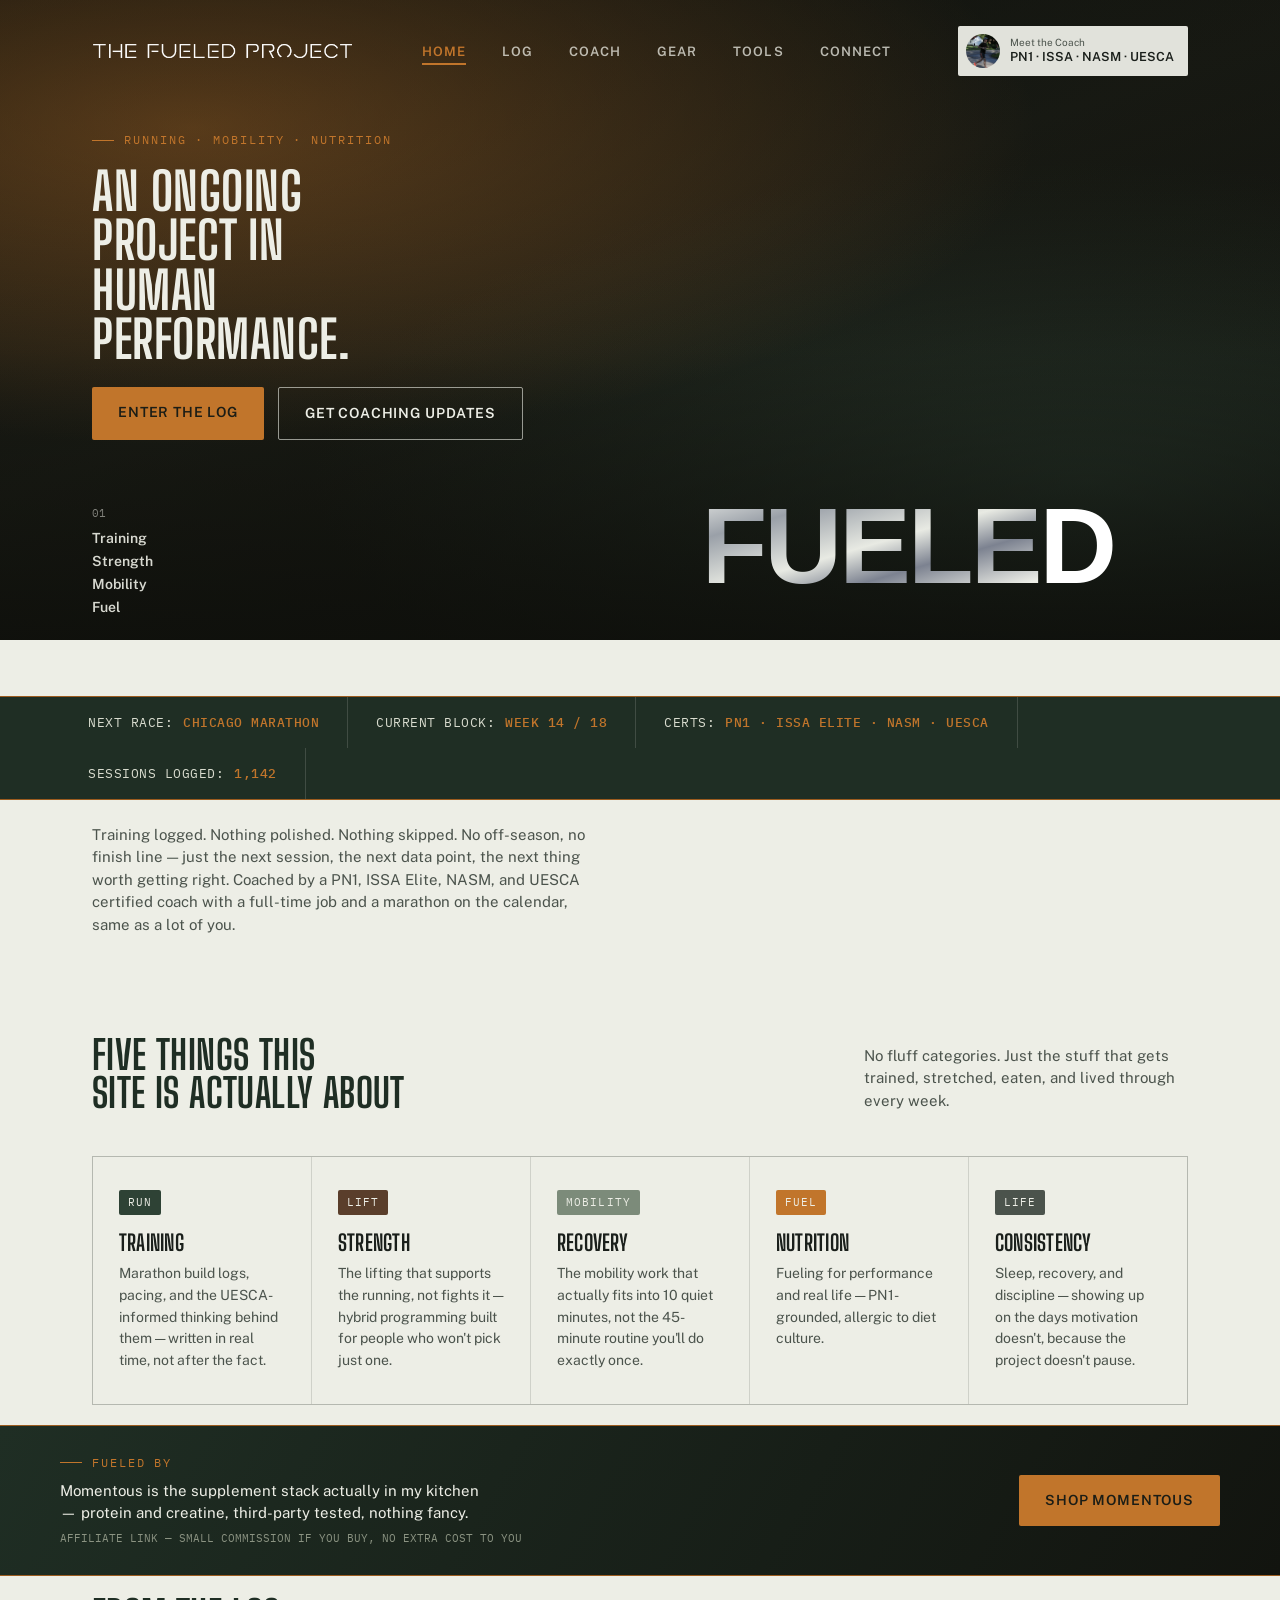
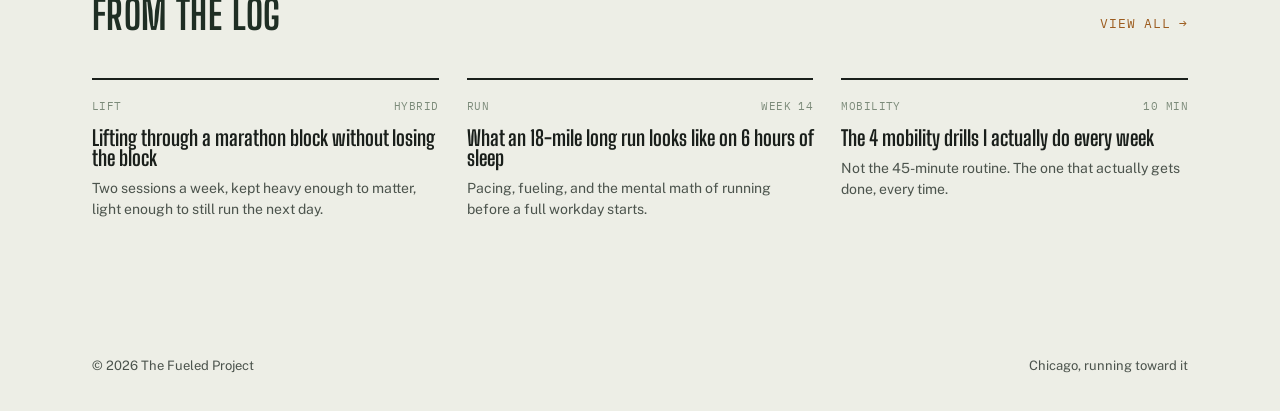
==== index.html @ d05933a7 "Add files via upload" ====
<!DOCTYPE html>
<html lang="en">
<head>
<meta charset="UTF-8">
<meta name="viewport" content="width=device-width, initial-scale=1.0">
<title>The Fueled Project — An Ongoing Project in Human Performance</title>
<meta name="description" content="Training, mobility, and nutrition coaching from a PN1, ISSA Elite, NASM, and UESCA certified coach, training for the Chicago Marathon around a full-time job. Logged, not polished.">
<link rel="canonical" href="https://thefueledproject.com/">

<!-- Open Graph -->
<meta property="og:title" content="The Fueled Project — An Ongoing Project in Human Performance">
<meta property="og:description" content="Training, mobility, and nutrition coaching from a PN1, ISSA Elite, NASM, and UESCA certified coach, training for the Chicago Marathon around a full-time job. Logged, not polished.">
<meta property="og:type" content="website">
<meta property="og:url" content="https://thefueledproject.com/">
<meta property="og:image" content="https://thefueledproject.com/og-image.jpg">
<meta property="og:site_name" content="The Fueled Project">

<!-- Twitter -->
<meta name="twitter:card" content="summary_large_image">
<meta name="twitter:title" content="The Fueled Project — An Ongoing Project in Human Performance">
<meta name="twitter:description" content="Training, mobility, and nutrition coaching from a PN1, ISSA Elite, NASM, and UESCA certified coach, training for the Chicago Marathon around a full-time job. Logged, not polished.">
<meta name="twitter:image" content="https://thefueledproject.com/og-image.jpg">

<!-- Favicon -->
<link rel="icon" type="image/x-icon" href="favicon.ico">
<link rel="icon" type="image/png" sizes="32x32" href="favicon-32.png">
<link rel="icon" type="image/png" sizes="16x16" href="favicon-16.png">
<link rel="apple-touch-icon" href="favicon-180.png">
<link rel="preconnect" href="https://fonts.googleapis.com">
<link href="https://fonts.googleapis.com/css2?family=Big+Shoulders+Display:wght@500;600;700;800&family=Public+Sans:wght@400;500;600&family=IBM+Plex+Mono:wght@400;500&display=swap" rel="stylesheet">
<link rel="stylesheet" href="style.css">
</head>
<body>

<section class="hero-fuel">
  <div class="hero-fuel-top">
    <a href="index.html" class="logo"><img src="logo.png" alt="The Fueled Project" class="logo-img"></a>
    <ul class="nav-links">
      <li><a href="index.html" class="active">Home</a></li>
      <li><a href="log.html">Log</a></li>
      <li><a href="about.html">Coach</a></li>
      <li><a href="gear.html">Gear</a></li>
      <li><a href="tools.html">Tools</a></li>
      <li><a href="contact.html">Connect</a></li>
    </ul>
    <div class="coach-card">
      <div class="dot filled"></div>
      <div>
        <div class="label">Meet the Coach</div>
        <div class="name">PN1 &middot; ISSA &middot; NASM &middot; UESCA</div>
      </div>
    </div>
  </div>

  <div class="hero-fuel-mid">
    <div class="eyebrow">RUNNING &middot; MOBILITY &middot; NUTRITION</div>
    <h1>An ongoing project in human performance.</h1>
    <div class="hero-fuel-ctas">
      <a href="log.html" class="btn btn-primary">Enter the Log</a>
      <a href="contact.html" class="btn btn-secondary">Get Coaching Updates</a>
    </div>
  </div>

  <div class="hero-fuel-bottom">
    <div class="hero-tags">
      <div class="idx">01</div>
      <span class="tag-line">Training</span>
      <span class="tag-line">Strength</span>
      <span class="tag-line">Mobility</span>
      <span class="tag-line">Fuel</span>
    </div>
    <img src="wordmark.svg" alt="FUELED" class="hero-wordmark">
  </div>
</section>

<div class="gauge">
  <div class="wrap gauge-inner">
    <div class="gauge-item">NEXT RACE: <b>CHICAGO MARATHON</b></div>
    <div class="gauge-item">CURRENT BLOCK: <b>WEEK 14 / 18</b></div>
    <div class="gauge-item">CERTS: <b>PN1 &middot; ISSA ELITE &middot; NASM &middot; UESCA</b></div>
    <div class="gauge-item">SESSIONS LOGGED: <b>1,142</b></div>
  </div>
</div>

<div class="wrap" style="margin-top:24px;">
  <p style="max-width:56ch;font-size:15px;color:var(--ink-soft);">Training logged. Nothing polished. Nothing skipped. No off-season, no finish line &mdash; just the next session, the next data point, the next thing worth getting right. Coached by a PN1, ISSA Elite, NASM, and UESCA certified coach with a full-time job and a marathon on the calendar, same as a lot of you.</p>
</div>

<section class="pillars reveal" id="pillars">
  <div class="section-head">
    <h2>Five things this<br>site is actually about</h2>
    <p>No fluff categories. Just the stuff that gets trained, stretched, eaten, and lived through every week.</p>
  </div>
  <div class="pillar-grid">
    <div class="pillar-card">
      <span class="pillar-tag tag-run">RUN</span>
      <h3>Training</h3>
      <p>Marathon build logs, pacing, and the UESCA-informed thinking behind them &mdash; written in real time, not after the fact.</p>
    </div>
    <div class="pillar-card">
      <span class="pillar-tag tag-lift">LIFT</span>
      <h3>Strength</h3>
      <p>The lifting that supports the running, not fights it &mdash; hybrid programming built for people who won't pick just one.</p>
    </div>
    <div class="pillar-card">
      <span class="pillar-tag tag-mobility">MOBILITY</span>
      <h3>Recovery</h3>
      <p>The mobility work that actually fits into 10 quiet minutes, not the 45-minute routine you'll do exactly once.</p>
    </div>
    <div class="pillar-card">
      <span class="pillar-tag tag-fuel">FUEL</span>
      <h3>Nutrition</h3>
      <p>Fueling for performance and real life &mdash; PN1-grounded, allergic to diet culture.</p>
    </div>
    <div class="pillar-card">
      <span class="pillar-tag tag-life">LIFE</span>
      <h3>Consistency</h3>
      <p>Sleep, recovery, and discipline &mdash; showing up on the days motivation doesn't, because the project doesn't pause.</p>
    </div>
  </div>
</section>

<div class="affiliate-banner reveal">
  <div class="affiliate-banner-inner">
    <div class="affiliate-copy">
      <div class="eyebrow">FUELED BY</div>
      <p>Momentous is the supplement stack actually in my kitchen &mdash; protein and creatine, third-party tested, nothing fancy.</p>
      <span class="affiliate-disclosure">AFFILIATE LINK &mdash; SMALL COMMISSION IF YOU BUY, NO EXTRA COST TO YOU</span>
    </div>
    <a href="https://crrnt.app/MOME/JakeKrueger" target="_blank" rel="noopener sponsored" class="btn btn-primary" style="background:var(--ember);color:#1B1D16;flex-shrink:0;">Shop Momentous</a>
  </div>
</div>

<section class="posts reveal">
  <div class="section-head">
    <h2>From the log</h2>
    <a href="log.html" class="mono" style="font-size:13px;letter-spacing:0.06em;color:var(--ember-deep);">VIEW ALL &rarr;</a>
  </div>
  <div class="post-grid" id="latest-posts">
    <div class="empty-state">Loading&hellip;</div>
  </div>
</section>

<footer>
  <span>&copy; 2026 The Fueled Project</span>
  <span>Chicago, running toward it</span>
</footer>

<script src="posts.js"></script>
<script>renderLatest('latest-posts', 3);</script>
<script src="reveal.js"></script>
</body>
</html>
---- style.css ----
:root{
  --paper: #EDEEE6;
  --paper-dim: #E1E3D7;
  --ink: #1A1F1B;
  --ink-soft: #4B534C;
  --ember: #C1752B;
  --ember-deep: #9C5C1F;
  --forest: #2E4235;
  --forest-deep: #1F2E24;
  --moss: #7C8B7A;
  --line: rgba(26,31,27,0.14);
  --radius: 2px;
}

*{margin:0;padding:0;box-sizing:border-box;}
html{scroll-behavior:smooth;}
body{
  background:var(--paper);
  color:var(--ink);
  font-family:'Public Sans', sans-serif;
  line-height:1.5;
  -webkit-font-smoothing:antialiased;
}
.wrap{max-width:1160px;margin:0 auto;padding:0 32px;}
h1,h2,h3{
  font-family:'Big Shoulders Display', sans-serif;
  text-transform:uppercase;
  letter-spacing:0.01em;
  line-height:0.95;
  font-weight:700;
}
a{color:inherit;text-decoration:none;}
.mono{font-family:'IBM Plex Mono', monospace;}

/* reveal-on-scroll (kept, subtle, independent of color/type choices) */
.reveal{opacity:0;transform:translateY(28px);transition:opacity 1s cubic-bezier(.16,.8,.24,1), transform 1s cubic-bezier(.16,.8,.24,1);}
.reveal.is-visible{opacity:1;transform:translateY(0);}
@media (prefers-reduced-motion: reduce){
  .reveal{opacity:1;transform:none;transition:none;}
}

/* ---------- NAV ---------- */
nav{
  display:flex;align-items:center;justify-content:space-between;
  padding:26px 32px;
  max-width:1160px;margin:0 auto;
}
.logo{
  font-family:'Big Shoulders Display', sans-serif;
  font-weight:800;font-size:22px;letter-spacing:0.02em;text-transform:uppercase;
}
.logo{color:inherit;}
.logo-img{height:20px;width:auto;display:block;}
.nav-links{display:flex;gap:36px;list-style:none;}
.nav-links a{
  font-size:13px;text-transform:uppercase;letter-spacing:0.08em;font-weight:600;
  color:var(--ink-soft);transition:color .2s ease;padding-bottom:4px;
  border-bottom:2px solid transparent;
}
.nav-links a:hover, .nav-links a.active{color:var(--ember-deep);}
.nav-links a.active{border-bottom-color:var(--ember-deep);}
.nav-links a:focus-visible{outline:2px solid var(--ember);outline-offset:4px;}

/* ---------- FULL-BLEED PHOTO HERO (home) ---------- */
.hero-fuel{
  position:relative;
  min-height:640px;
  margin-top:0;
  overflow:hidden;
  background:
    radial-gradient(120% 90% at 15% 20%, rgba(193,117,43,0.55) 0%, transparent 55%),
    radial-gradient(110% 90% at 85% 75%, rgba(46,66,53,0.65) 0%, transparent 55%),
    linear-gradient(160deg, #12140F 0%, #1B1D16 45%, #0E0F0B 100%);
  display:flex;flex-direction:column;justify-content:space-between;
  color:var(--paper);
}
.hero-fuel::after{
  content:'';position:absolute;inset:0;
  background:linear-gradient(0deg, rgba(14,15,11,0.85) 0%, rgba(14,15,11,0.15) 45%, rgba(14,15,11,0.35) 100%);
  pointer-events:none;
}
.hero-fuel-photo-note{
  position:absolute;top:16px;right:16px;
  font-family:'IBM Plex Mono', monospace;font-size:10px;letter-spacing:0.08em;
  color:rgba(237,238,230,0.35);z-index:2;
}
.hero-fuel-top{
  position:relative;z-index:2;
  display:flex;align-items:center;justify-content:space-between;
  padding:26px 32px;max-width:1160px;margin:0 auto;width:100%;
}
.hero-fuel .logo, .page-hero-fuel .logo{color:var(--paper);}
.hero-fuel .nav-links a, .page-hero-fuel .nav-links a{color:rgba(237,238,230,0.75);}
.hero-fuel .nav-links a:hover, .hero-fuel .nav-links a.active,
.page-hero-fuel .nav-links a:hover, .page-hero-fuel .nav-links a.active{color:var(--ember);}
.hero-fuel .nav-links a.active, .page-hero-fuel .nav-links a.active{border-bottom-color:var(--ember);}
.coach-card{
  display:flex;align-items:center;gap:10px;
  background:rgba(237,238,230,0.95);color:var(--ink);
  border-radius:var(--radius);padding:8px 14px 8px 8px;
}
.coach-card .dot{
  width:34px;height:34px;border-radius:50%;
  background:linear-gradient(155deg, var(--forest) 0%, var(--forest-deep) 100%);
  flex-shrink:0;
}
.coach-card .dot.filled{
  background-image:url('coach-photo.jpg');background-size:cover;background-position:center 15%;
}
.coach-card .label{font-size:10px;color:var(--ink-soft);line-height:1.3;}
.coach-card .name{font-size:12.5px;font-weight:600;line-height:1.3;}

.hero-fuel-mid{
  position:relative;z-index:2;
  max-width:1160px;margin:0 auto;padding:20px 32px;width:100%;
}
.hero-fuel-mid .eyebrow{color:var(--ember);}
.hero-fuel-mid .eyebrow::before{background:var(--ember);}
.hero-fuel-mid h1{
  color:var(--paper);font-size:clamp(30px,4.4vw,52px);max-width:13ch;
}
.hero-fuel-ctas{margin-top:22px;display:flex;gap:14px;flex-wrap:wrap;}
.hero-fuel .btn-primary{background:var(--ember);color:#1B1D16;}
.hero-fuel .btn-primary:hover{background:#D98A3E;}
.hero-fuel .btn-secondary{border-color:rgba(237,238,230,0.6);color:var(--paper);}
.hero-fuel .btn-secondary:hover{background:var(--paper);color:var(--ink);}

.hero-fuel-bottom{
  position:relative;z-index:2;
  max-width:1160px;margin:0 auto;padding:0 32px 22px;width:100%;
  display:flex;align-items:flex-end;justify-content:space-between;gap:24px;flex-wrap:wrap;
}
.hero-tags{display:flex;flex-direction:column;gap:2px;}
.hero-tags .idx{
  font-family:'IBM Plex Mono', monospace;font-size:11px;color:rgba(237,238,230,0.5);
  margin-bottom:4px;
}
.hero-tags span.tag-line{
  font-family:'Public Sans';font-weight:600;font-size:14px;color:rgba(237,238,230,0.9);
}
.hero-wordmark{width:min(560px, 60vw);height:auto;flex-shrink:0;}

@media (max-width:880px){
  .hero-fuel{min-height:auto;padding-bottom:24px;}
  .hero-fuel-bottom{flex-direction:column;align-items:flex-start;}
  .hero-wordmark{width:80%;}
  .coach-card{display:none;}
}

/* ---------- SHORT GRADIENT BANNER (interior page headers) ---------- */
.page-hero-fuel{
  position:relative;min-height:280px;overflow:hidden;
  background:
    radial-gradient(120% 90% at 15% 20%, rgba(193,117,43,0.55) 0%, transparent 55%),
    radial-gradient(110% 90% at 85% 75%, rgba(46,66,53,0.65) 0%, transparent 55%),
    linear-gradient(160deg, #12140F 0%, #1B1D16 45%, #0E0F0B 100%);
  display:flex;flex-direction:column;justify-content:space-between;color:var(--paper);
}
.page-hero-fuel::after{
  content:'';position:absolute;inset:0;
  background:linear-gradient(0deg, rgba(14,15,11,0.85) 0%, rgba(14,15,11,0.15) 55%, rgba(14,15,11,0.35) 100%);
  pointer-events:none;
}
.page-hero-fuel-mid{
  position:relative;z-index:2;max-width:1160px;margin:0 auto;padding:26px 32px 32px;width:100%;
}
.page-hero-fuel-mid .eyebrow{color:var(--ember);}
.page-hero-fuel-mid .eyebrow::before{background:var(--ember);}
.page-hero-fuel-mid h1{color:var(--paper);font-size:clamp(32px,5vw,52px);max-width:16ch;}
.page-hero-fuel-mid p.lead{color:rgba(237,238,230,0.75);margin-top:14px;}

/* ---------- PAGE HERO (light variant, unused when gradient banner is present) ---------- */
.page-hero{padding:56px 32px 0;max-width:1160px;margin:0 auto;}
.eyebrow{
  font-family:'IBM Plex Mono', monospace;font-size:12px;letter-spacing:0.16em;
  color:var(--ember-deep);text-transform:uppercase;margin-bottom:18px;
  display:flex;align-items:center;gap:10px;
}
.eyebrow::before{content:'';width:22px;height:1px;background:var(--ember-deep);display:inline-block;}
.page-hero h1{font-size:clamp(38px,6vw,68px);color:var(--forest-deep);max-width:18ch;}
.page-hero p.lead{max-width:56ch;margin-top:20px;font-size:17px;color:var(--ink-soft);}

/* ---------- BUTTONS ---------- */
.btn{
  font-family:'Public Sans', sans-serif;font-weight:600;font-size:14px;
  text-transform:uppercase;letter-spacing:0.06em;padding:15px 26px;
  border-radius:var(--radius);display:inline-block;
  transition:transform .15s ease, background .2s ease;
}
.btn-primary{background:var(--forest-deep);color:var(--paper);}
.btn-primary:hover{background:var(--ember-deep);}
.btn-secondary{border:1.5px solid var(--ink);color:var(--ink);}
.btn-secondary:hover{background:var(--ink);color:var(--paper);}
.btn:focus-visible{outline:2px solid var(--ember);outline-offset:3px;}

/* ---------- GAUGE TICKER ---------- */
.gauge{
  margin-top:56px;background:var(--forest-deep);color:var(--paper);
  overflow:hidden;position:relative;
  border-top:1px solid var(--ember-deep);border-bottom:1px solid var(--ember-deep);
}
.gauge-inner{display:flex;padding:0;flex-wrap:wrap;}
.gauge-item{
  font-family:'IBM Plex Mono', monospace;font-size:12.5px;letter-spacing:0.04em;
  padding:16px 28px;white-space:nowrap;border-right:1px solid rgba(237,238,230,0.16);
  display:flex;align-items:center;gap:10px;color:#D9DCCF;
}
.gauge-item b{color:var(--ember);font-weight:500;}

/* ---------- PILLARS ---------- */
.pillars{padding:100px 32px 20px;max-width:1160px;margin:0 auto;}
.section-head{
  display:flex;justify-content:space-between;align-items:flex-end;
  margin-bottom:44px;flex-wrap:wrap;gap:16px;
}
.section-head h2{font-size:clamp(28px,3.4vw,40px);color:var(--forest-deep);}
.section-head p{max-width:36ch;color:var(--ink-soft);font-size:15px;}
.pillar-grid{
  display:grid;grid-template-columns:repeat(5, 1fr);gap:1px;
  background:var(--line);border:1px solid var(--line);
}
.pillar-card{background:var(--paper);padding:32px 26px;transition:background .25s ease;}
.pillar-card:hover{background:var(--paper-dim);}
.pillar-tag{
  display:inline-block;font-family:'IBM Plex Mono', monospace;font-size:11px;
  letter-spacing:0.1em;padding:4px 9px;border-radius:var(--radius);
  margin-bottom:18px;color:var(--paper);
}
.tag-run{background:var(--forest);}
.tag-lift{background:#5A3E2B;}
.tag-mobility{background:var(--moss);}
.tag-fuel{background:var(--ember);}
.tag-life{background:var(--ink-soft);}
.pillar-card h3{font-size:22px;margin-bottom:10px;color:var(--ink);}
.pillar-card p{font-size:14px;color:var(--ink-soft);line-height:1.55;}

/* ---------- POSTS / LOG ---------- */
.posts{padding:20px 32px 100px;max-width:1160px;margin:0 auto;}
.post-filter{display:flex;gap:10px;margin-bottom:36px;flex-wrap:wrap;}
.filter-chip{
  font-family:'IBM Plex Mono', monospace;font-size:11.5px;letter-spacing:0.04em;
  padding:8px 14px;border:1px solid var(--line);border-radius:var(--radius);
  cursor:pointer;background:transparent;color:var(--ink-soft);
  text-transform:uppercase;transition:all .15s ease;
}
.filter-chip:hover{border-color:var(--ink);color:var(--ink);}
.filter-chip.active{background:var(--forest-deep);border-color:var(--forest-deep);color:var(--paper);}
.post-grid{display:grid;grid-template-columns:repeat(3, 1fr);gap:28px;}
.post-card{border-top:2px solid var(--ink);padding-top:18px;}
.post-meta{
  display:flex;justify-content:space-between;font-family:'IBM Plex Mono', monospace;
  font-size:11px;color:var(--moss);margin-bottom:14px;letter-spacing:0.04em;
}
.post-card h3{font-size:21px;margin-bottom:10px;text-transform:none;letter-spacing:0;font-weight:700;}
.post-card p{font-size:14px;color:var(--ink-soft);}
.empty-state{
  font-family:'IBM Plex Mono', monospace;font-size:13px;color:var(--moss);
  padding:40px 0;
}

/* ---------- ABOUT PAGE ---------- */
.about{
  padding:100px 32px;max-width:1160px;margin:0 auto;
  display:grid;grid-template-columns:1fr 1fr;gap:72px;align-items:center;
}
.about-photo{
  aspect-ratio:4/5;background:linear-gradient(155deg, var(--forest) 0%, var(--forest-deep) 100%);
  border-radius:var(--radius);position:relative;overflow:hidden;
}
.about-photo.filled{
  background-image:url('coach-photo.jpg');background-size:cover;background-position:center 20%;
}
.about-photo.filled::after{content:none;}
.about-photo::after{
  content:'PHOTO';position:absolute;inset:0;display:flex;align-items:center;justify-content:center;
  font-family:'IBM Plex Mono', monospace;font-size:12px;letter-spacing:0.2em;color:rgba(237,238,230,0.35);
}
.about-text h2{font-size:clamp(28px,3.4vw,38px);color:var(--forest-deep);margin-bottom:18px;}
.about-text p{color:var(--ink-soft);font-size:15.5px;margin-bottom:16px;max-width:46ch;}
.badges{display:flex;flex-wrap:wrap;gap:10px;margin-top:24px;}
.badge{
  font-family:'IBM Plex Mono', monospace;font-size:11.5px;letter-spacing:0.04em;
  border:1px solid var(--line);padding:7px 12px;border-radius:var(--radius);color:var(--ink-soft);
}
.timeline{padding:0 32px 100px;max-width:1160px;margin:0 auto;}
.timeline-row{
  display:grid;grid-template-columns:120px 1fr;gap:24px;padding:22px 0;
  border-top:1px solid var(--line);
}
.timeline-row:last-child{border-bottom:1px solid var(--line);}
.timeline-row .yr{font-family:'IBM Plex Mono', monospace;color:var(--ember-deep);font-size:13px;}
.timeline-row h4{font-family:'Public Sans';font-weight:600;font-size:15px;margin-bottom:4px;}
.timeline-row p{font-size:14px;color:var(--ink-soft);}

/* ---------- CONTACT / CTA ---------- */
/* ---------- AFFILIATE / SPONSOR ---------- */
.affiliate-banner{
  background:linear-gradient(120deg, var(--forest-deep) 0%, #12140F 100%);
  border-top:1px solid var(--ember-deep);border-bottom:1px solid var(--ember-deep);
  padding:28px 32px;margin:0;
}
.affiliate-banner-inner{
  max-width:1160px;margin:0 auto;display:flex;align-items:center;justify-content:space-between;
  gap:24px;flex-wrap:wrap;
}
.affiliate-copy .eyebrow{color:var(--ember);margin-bottom:8px;}
.affiliate-copy .eyebrow::before{background:var(--ember);}
.affiliate-copy p{color:var(--paper);font-size:15px;max-width:48ch;}
.affiliate-disclosure{
  font-family:'IBM Plex Mono', monospace;font-size:10.5px;color:#8B9382;
  margin-top:6px;display:block;
}
/* ---------- CALCULATOR ---------- */
.calc-card{
  border:1px solid var(--line);border-radius:var(--radius);padding:36px;
  background:var(--paper);margin-bottom:28px;
}
.calc-card h3{font-size:22px;color:var(--forest-deep);margin-bottom:6px;text-transform:none;letter-spacing:0;}
.calc-sub{font-size:14px;color:var(--ink-soft);margin-bottom:24px;}
.calc-row{display:flex;gap:16px;flex-wrap:wrap;margin-bottom:20px;align-items:flex-end;}
.calc-field{display:flex;flex-direction:column;gap:6px;min-width:100px;flex:1;}
.calc-field.small{max-width:80px;flex:none;}
.calc-label{
  font-family:'IBM Plex Mono', monospace;font-size:10.5px;letter-spacing:0.06em;
  color:var(--moss);text-transform:uppercase;
}
.calc-input, .calc-select{
  background:#fff;border:1px solid var(--line);border-radius:var(--radius);
  padding:11px 12px;font-family:'Public Sans', sans-serif;font-size:14px;color:var(--ink);
}
.calc-input:focus, .calc-select:focus{outline:2px solid var(--ember);outline-offset:1px;}
.calc-sep{font-family:'IBM Plex Mono';color:var(--moss);align-self:center;padding-bottom:10px;}
.calc-result-box{
  background:var(--forest-deep);color:var(--paper);border-radius:var(--radius);
  padding:22px 24px;margin-top:8px;
}
.calc-result-label{font-family:'IBM Plex Mono';font-size:10.5px;letter-spacing:0.06em;color:#A9B3A6;text-transform:uppercase;margin-bottom:6px;}
.calc-result-value{font-family:'Big Shoulders Display';font-size:30px;color:var(--paper);text-transform:uppercase;}
.calc-table{width:100%;border-collapse:collapse;margin-top:8px;}
.calc-table th{
  text-align:left;font-family:'IBM Plex Mono';font-size:10.5px;letter-spacing:0.06em;
  color:var(--moss);text-transform:uppercase;padding:10px 8px;border-bottom:1px solid var(--line);
}
.calc-table td{padding:12px 8px;border-bottom:1px solid var(--line);font-size:15px;}
.calc-table td.dist{font-family:'Big Shoulders Display';font-size:15px;letter-spacing:0.02em;color:var(--forest-deep);}
.calc-table td.time{font-family:'IBM Plex Mono';color:var(--ink);}

.gear-card{
  border:1px solid var(--line);border-radius:var(--radius);padding:36px;
  display:flex;justify-content:space-between;gap:32px;flex-wrap:wrap;align-items:flex-start;
  background:var(--paper);
}
.gear-card h3{font-size:24px;color:var(--forest-deep);margin-bottom:10px;text-transform:none;letter-spacing:0;}
.gear-card p{font-size:14.5px;color:var(--ink-soft);max-width:52ch;margin-bottom:10px;}
.gear-card ul{margin:14px 0 0;padding-left:18px;color:var(--ink-soft);font-size:14px;line-height:1.7;}
.gear-cta{flex-shrink:0;}

.cta{background:var(--forest-deep);color:var(--paper);padding:90px 32px;margin-top:20px;}
.cta-inner{
  max-width:1160px;margin:0 auto;display:grid;grid-template-columns:1.3fr 1fr;gap:48px;align-items:center;
}
.cta h2{font-size:clamp(30px,4vw,46px);color:var(--paper);margin-bottom:16px;}
.cta p{color:#C7CCBE;font-size:15.5px;max-width:44ch;}
.cta-form{display:flex;flex-direction:column;gap:12px;}
.cta-form input, .cta-form textarea{
  background:transparent;border:1px solid rgba(237,238,230,0.35);color:var(--paper);
  padding:14px 16px;font-family:'Public Sans', sans-serif;font-size:14px;border-radius:var(--radius);
  resize:vertical;
}
.cta-form input::placeholder, .cta-form textarea::placeholder{color:#8B9382;}
.cta-form input:focus-visible, .cta-form textarea:focus-visible{outline:2px solid var(--ember);outline-offset:2px;}
.cta-note{font-family:'IBM Plex Mono', monospace;font-size:11.5px;color:#8B9382;}

/* ---------- FOOTER ---------- */
footer{
  padding:36px 32px;max-width:1160px;margin:0 auto;display:flex;justify-content:space-between;
  font-size:13px;color:var(--ink-soft);flex-wrap:wrap;gap:12px;
}

@media (max-width:880px){
  .pillar-grid{grid-template-columns:repeat(2,1fr);}
  .about{grid-template-columns:1fr;}
  .about-photo{max-width:320px;}
  .post-grid{grid-template-columns:1fr;}
  .cta-inner{grid-template-columns:1fr;}
  .nav-links{display:none;}
  .timeline-row{grid-template-columns:1fr;gap:6px;}
}
@media (prefers-reduced-motion: reduce){
  html{scroll-behavior:auto;}
  *{transition:none !important;}
}
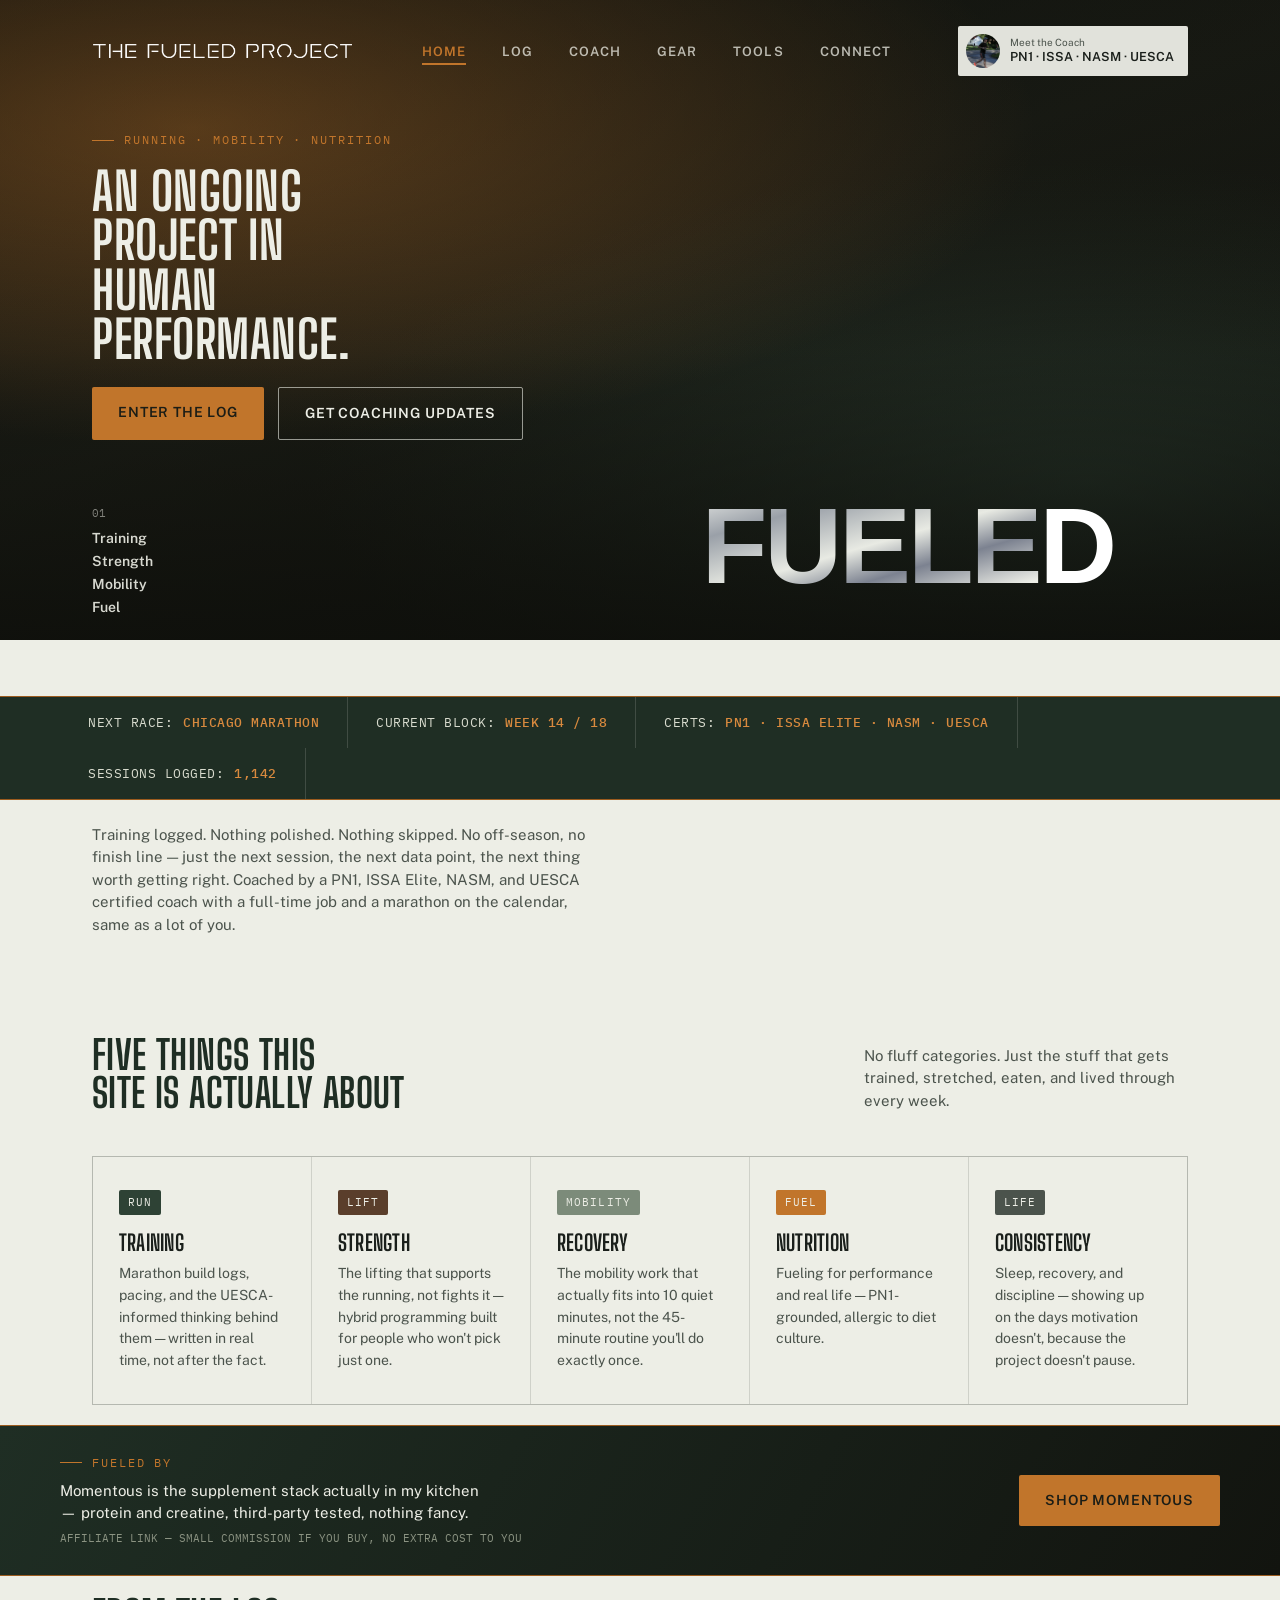
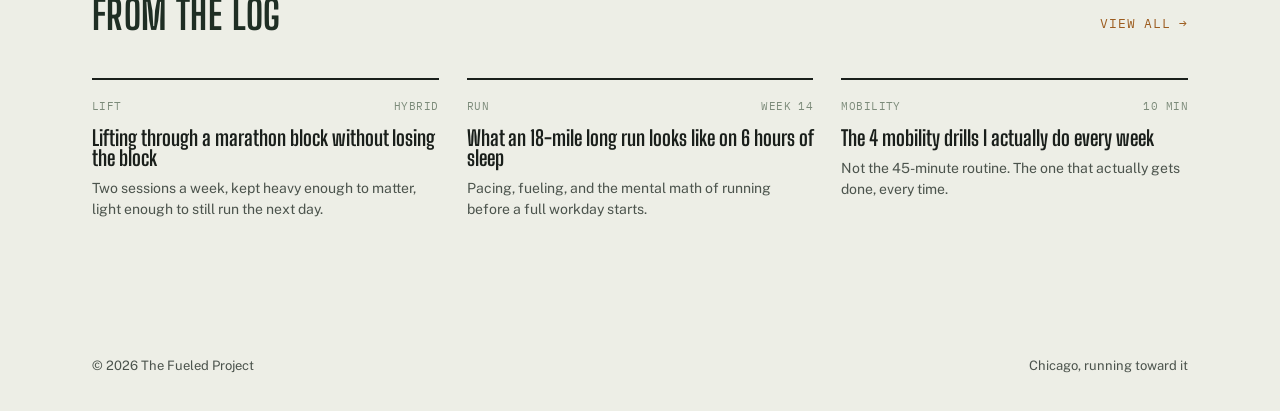
==== commit 9944b398: "Add files via upload" ====
--- a/index.html
+++ b/index.html
@@ -1,25 +1,37 @@
 <!DOCTYPE html>
 <html lang="en">
 <head>
+<!-- Google tag (gtag.js) -->
+<script async src="https://www.googletagmanager.com/gtag/js?id=G-LC6NHP10NV"></script>
+<script>
+  window.dataLayer = window.dataLayer || [];
+  function gtag(){dataLayer.push(arguments);}
+  gtag('js', new Date());
+  gtag('config', 'G-LC6NHP10NV');
+</script>
 <meta charset="UTF-8">
 <meta name="viewport" content="width=device-width, initial-scale=1.0">
 <title>The Fueled Project — An Ongoing Project in Human Performance</title>
-<meta name="description" content="Training, mobility, and nutrition coaching from a PN1, ISSA Elite, NASM, and UESCA certified coach, training for the Chicago Marathon around a full-time job. Logged, not polished.">
+<meta name="description" content="Run, lift, and fuel coaching from a PN1, ISSA Elite, NASM & UESCA certified coach. Logged, not polished.">
 <link rel="canonical" href="https://thefueledproject.com/">
 
 <!-- Open Graph -->
 <meta property="og:title" content="The Fueled Project — An Ongoing Project in Human Performance">
-<meta property="og:description" content="Training, mobility, and nutrition coaching from a PN1, ISSA Elite, NASM, and UESCA certified coach, training for the Chicago Marathon around a full-time job. Logged, not polished.">
+<meta property="og:description" content="Run, lift, and fuel coaching from a PN1, ISSA Elite, NASM & UESCA certified coach. Logged, not polished.">
 <meta property="og:type" content="website">
 <meta property="og:url" content="https://thefueledproject.com/">
 <meta property="og:image" content="https://thefueledproject.com/og-image.jpg">
+<meta property="og:image:alt" content="The Fueled Project — an ongoing project in human performance.">
+<meta property="og:image:width" content="1200">
+<meta property="og:image:height" content="630">
 <meta property="og:site_name" content="The Fueled Project">
 
 <!-- Twitter -->
 <meta name="twitter:card" content="summary_large_image">
 <meta name="twitter:title" content="The Fueled Project — An Ongoing Project in Human Performance">
-<meta name="twitter:description" content="Training, mobility, and nutrition coaching from a PN1, ISSA Elite, NASM, and UESCA certified coach, training for the Chicago Marathon around a full-time job. Logged, not polished.">
+<meta name="twitter:description" content="Run, lift, and fuel coaching from a PN1, ISSA Elite, NASM & UESCA certified coach. Logged, not polished.">
 <meta name="twitter:image" content="https://thefueledproject.com/og-image.jpg">
+<meta name="twitter:image:alt" content="The Fueled Project — an ongoing project in human performance.">
 
 <!-- Favicon -->
 <link rel="icon" type="image/x-icon" href="favicon.ico">
@@ -31,6 +43,7 @@
 <link rel="stylesheet" href="style.css">
 </head>
 <body>
+<main>
 
 <section class="hero-fuel">
   <div class="hero-fuel-top">
@@ -141,6 +154,7 @@
   </div>
 </section>
 
+</main>
 <footer>
   <span>&copy; 2026 The Fueled Project</span>
   <span>Chicago, running toward it</span>
--- a/style.css
+++ b/style.css
@@ -205,7 +205,7 @@
   padding:16px 28px;white-space:nowrap;border-right:1px solid rgba(237,238,230,0.16);
   display:flex;align-items:center;gap:10px;color:#D9DCCF;
 }
-.gauge-item b{color:var(--ember);font-weight:500;}
+.gauge-item b{color:#D98A3E;font-weight:500;}
 
 /* ---------- PILLARS ---------- */
 .pillars{padding:100px 32px 20px;max-width:1160px;margin:0 auto;}
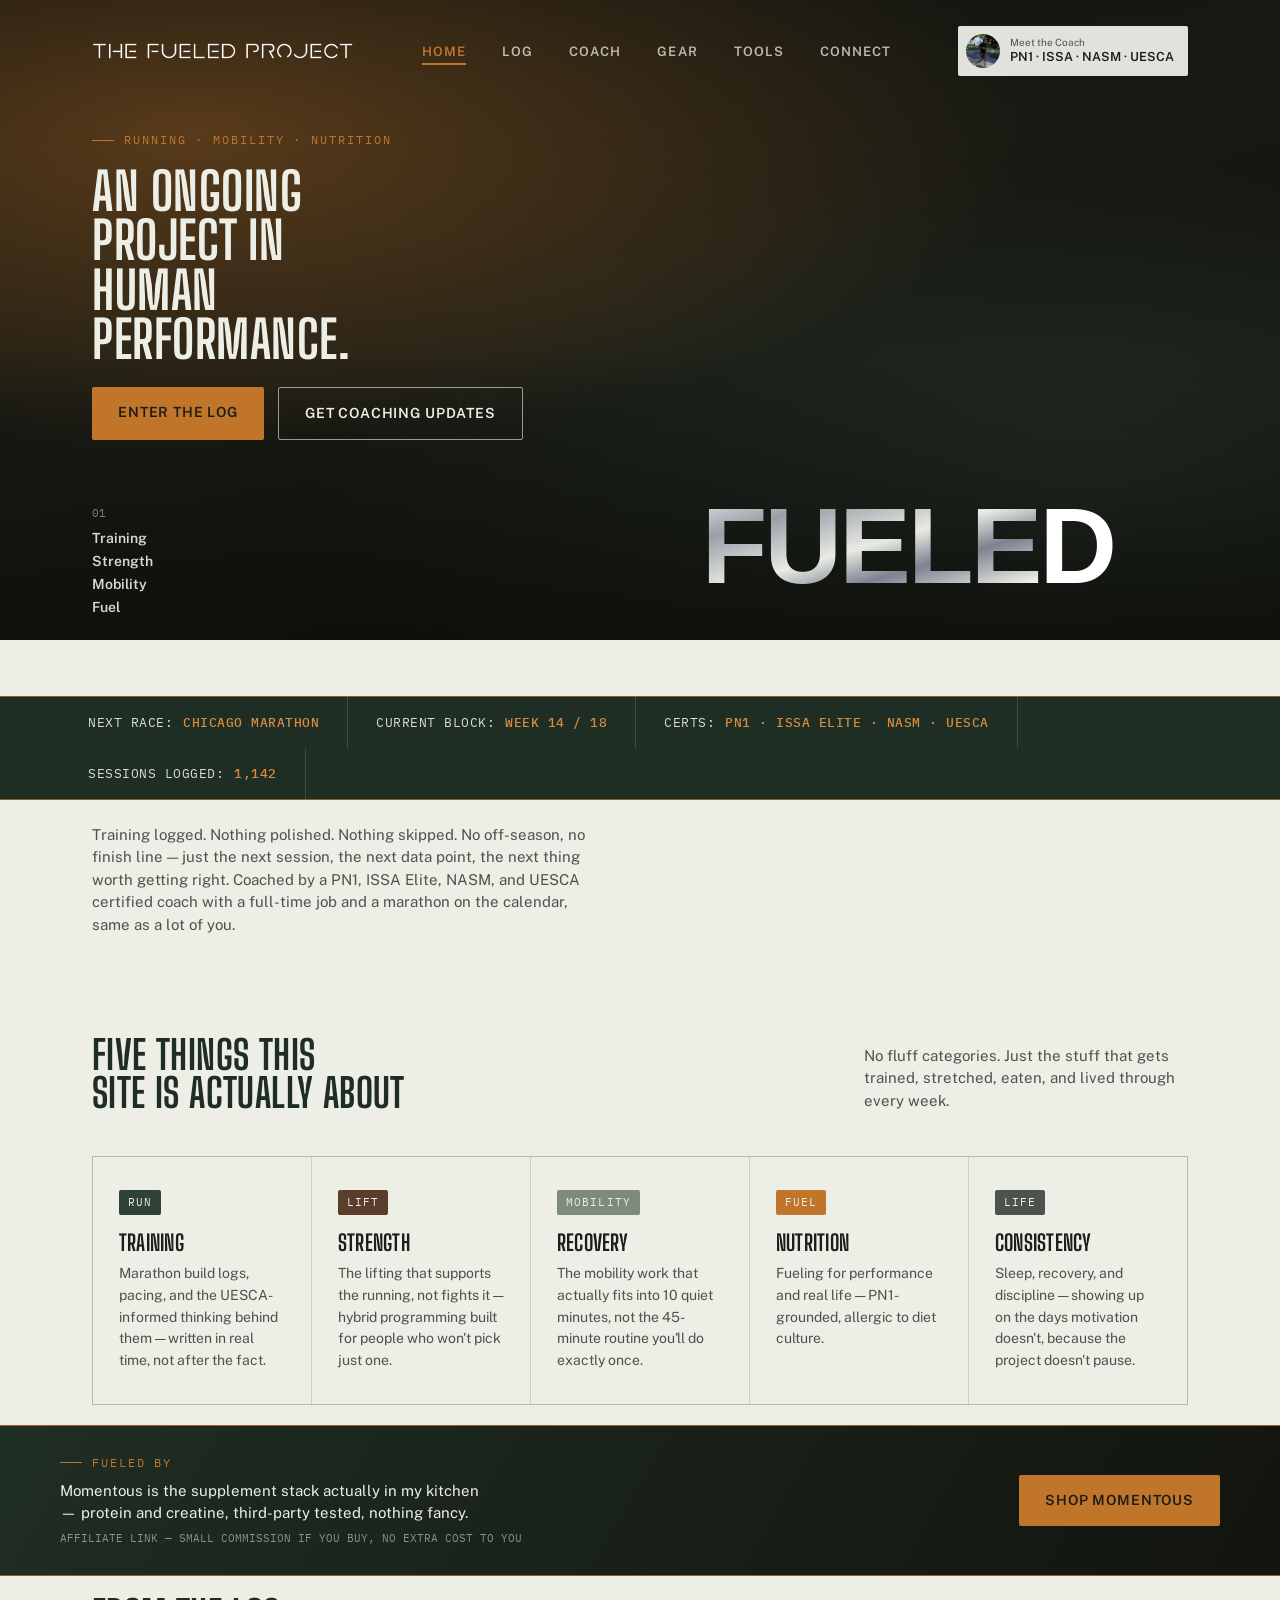
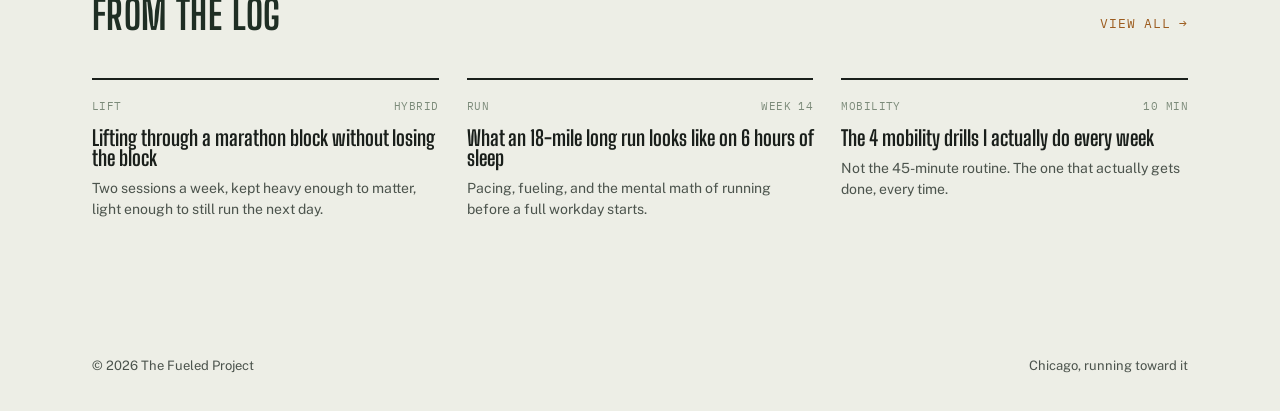
==== commit 87691361: "Add files via upload" ====
--- a/index.html
+++ b/index.html
@@ -39,6 +39,7 @@
 <link rel="icon" type="image/png" sizes="16x16" href="favicon-16.png">
 <link rel="apple-touch-icon" href="favicon-180.png">
 <link rel="preconnect" href="https://fonts.googleapis.com">
+<link rel="preconnect" href="https://fonts.gstatic.com" crossorigin>
 <link href="https://fonts.googleapis.com/css2?family=Big+Shoulders+Display:wght@500;600;700;800&family=Public+Sans:wght@400;500;600&family=IBM+Plex+Mono:wght@400;500&display=swap" rel="stylesheet">
 <link rel="stylesheet" href="style.css">
 </head>
@@ -47,7 +48,7 @@
 
 <section class="hero-fuel">
   <div class="hero-fuel-top">
-    <a href="index.html" class="logo"><img src="logo.png" alt="The Fueled Project" class="logo-img"></a>
+    <a href="index.html" class="logo"><img src="logo.png" alt="The Fueled Project" class="logo-img" width="263" height="20"></a>
     <ul class="nav-links">
       <li><a href="index.html" class="active">Home</a></li>
       <li><a href="log.html">Log</a></li>
@@ -82,7 +83,7 @@
       <span class="tag-line">Mobility</span>
       <span class="tag-line">Fuel</span>
     </div>
-    <img src="wordmark.svg" alt="FUELED" class="hero-wordmark">
+    <img src="wordmark.svg" alt="FUELED" class="hero-wordmark" width="560" height="149" fetchpriority="high">
   </div>
 </section>
 
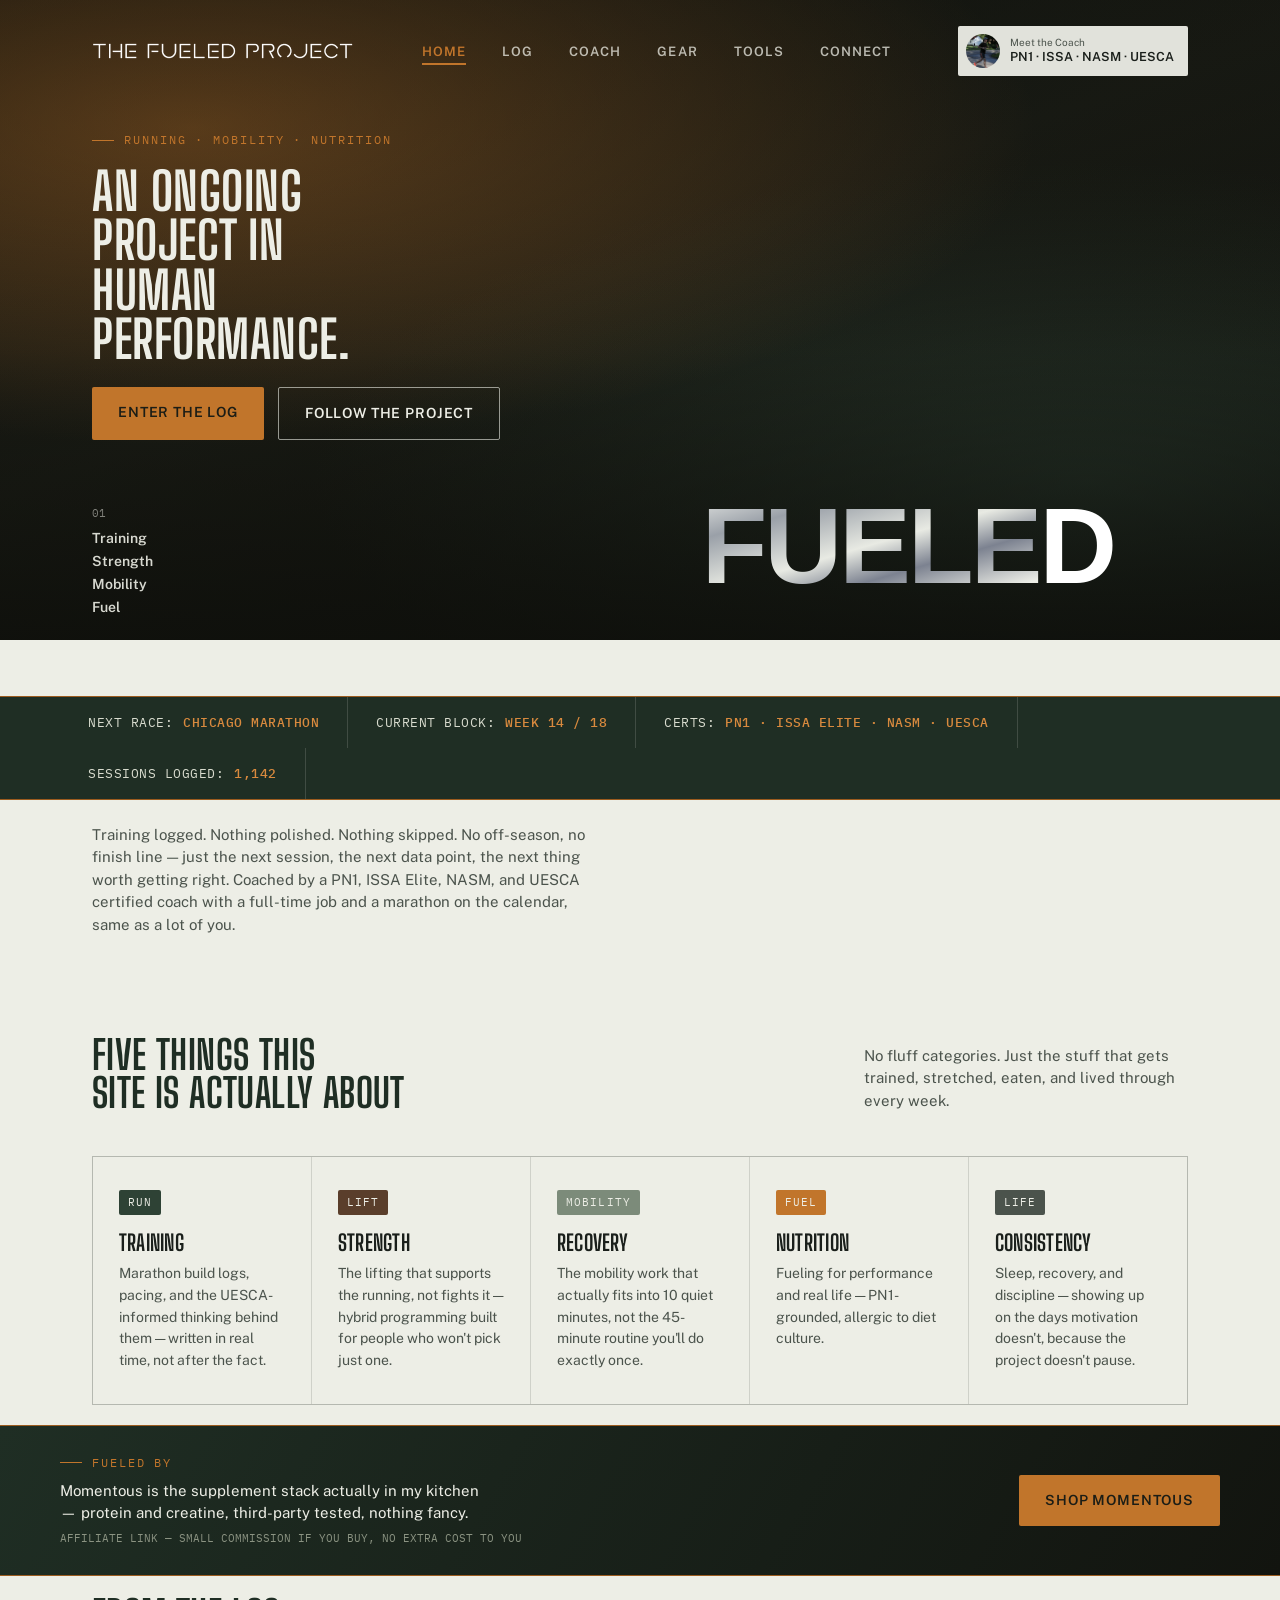
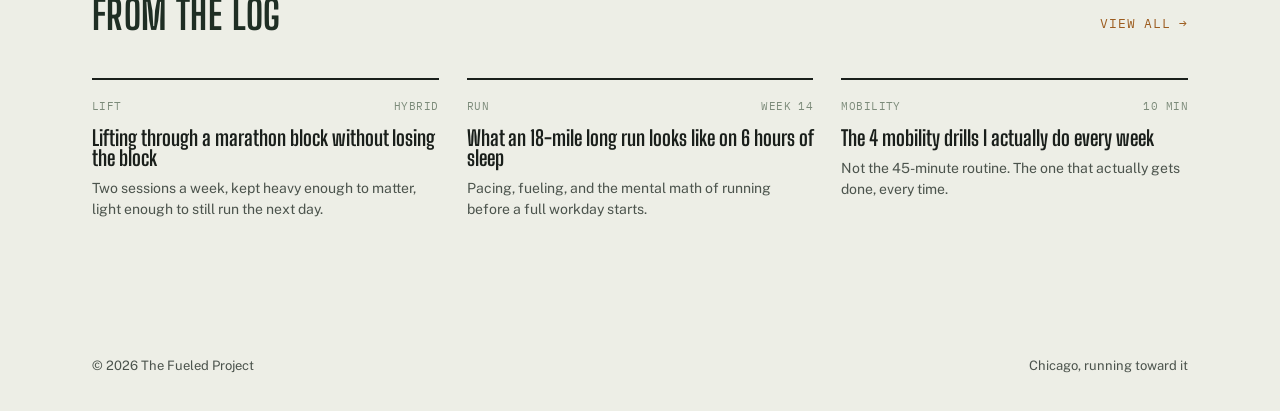
==== commit 9e6271b3: "Add files via upload" ====
--- a/index.html
+++ b/index.html
@@ -40,7 +40,9 @@
 <link rel="apple-touch-icon" href="favicon-180.png">
 <link rel="preconnect" href="https://fonts.googleapis.com">
 <link rel="preconnect" href="https://fonts.gstatic.com" crossorigin>
-<link href="https://fonts.googleapis.com/css2?family=Big+Shoulders+Display:wght@500;600;700;800&family=Public+Sans:wght@400;500;600&family=IBM+Plex+Mono:wght@400;500&display=swap" rel="stylesheet">
+<link rel="preload" href="https://fonts.googleapis.com/css2?family=Big+Shoulders+Display:wght@500;600;700;800&family=Public+Sans:wght@400;500;600&family=IBM+Plex+Mono:wght@400;500&display=swap" as="style">
+<link href="https://fonts.googleapis.com/css2?family=Big+Shoulders+Display:wght@500;600;700;800&family=Public+Sans:wght@400;500;600&family=IBM+Plex+Mono:wght@400;500&display=swap" rel="stylesheet" media="print" onload="this.media='all'">
+<noscript><link href="https://fonts.googleapis.com/css2?family=Big+Shoulders+Display:wght@500;600;700;800&family=Public+Sans:wght@400;500;600&family=IBM+Plex+Mono:wght@400;500&display=swap" rel="stylesheet"></noscript>
 <link rel="stylesheet" href="style.css">
 </head>
 <body>
@@ -71,7 +73,7 @@
     <h1>An ongoing project in human performance.</h1>
     <div class="hero-fuel-ctas">
       <a href="log.html" class="btn btn-primary">Enter the Log</a>
-      <a href="contact.html" class="btn btn-secondary">Get Coaching Updates</a>
+      <a href="contact.html" class="btn btn-secondary">Follow the Project</a>
     </div>
   </div>
 
